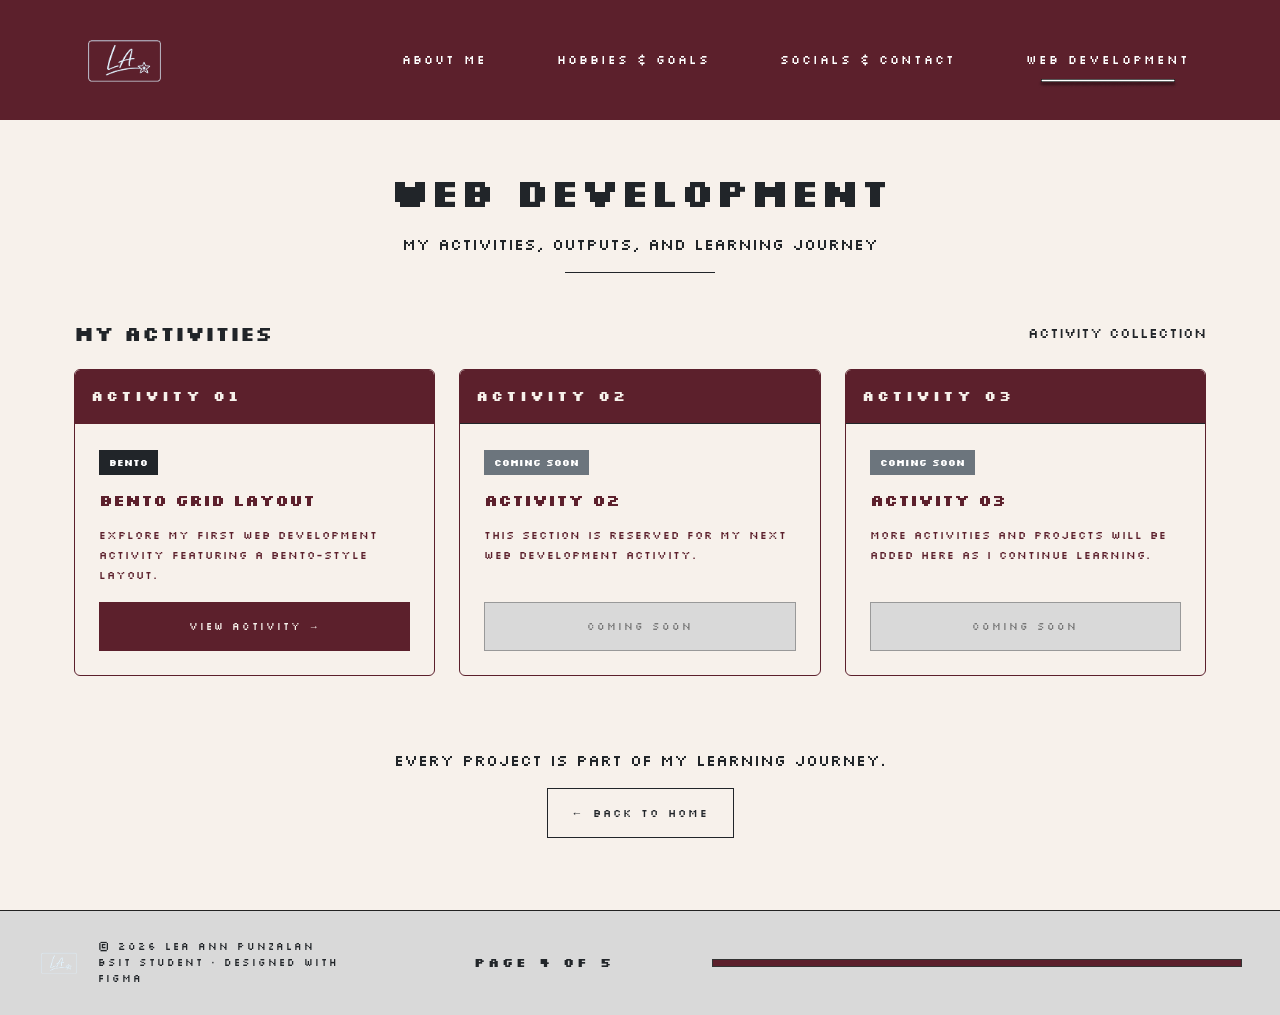
==== Activity1/webdev.html @ 2321bfcc "Organize files into Activity1 folder" ====
<!DOCTYPE html>
<html lang="en">
<head>
    <meta charset="UTF-8">
    <meta name="viewport" content="width=device-width, initial-scale=1.0">

    <title>Web Development | Lea Ann Punzalan</title>

    <link href="https://cdn.jsdelivr.net/npm/bootstrap@5.3.8/dist/css/bootstrap.min.css"rel="stylesheet">
    <link href="https://fonts.googleapis.com/css2?family=Silkscreen&display=swap"rel="stylesheet">
    <link rel="stylesheet" href="assets/css/style.css">
</head>

<body>

    <nav class="navbar navbar-expand-lg navbar-dark custom-navbar">
        <div class="container">
            <a class="navbar-brand" href="index.html">
                <img src="assets/images/logo.png" alt="Logo">
            </a>

            <button class="navbar-toggler" type="button"
                data-bs-toggle="collapse"
                data-bs-target="#navbarMenu">
                <span class="navbar-toggler-icon"></span>
            </button>

            <div class="collapse navbar-collapse" id="navbarMenu">
                <ul class="navbar-nav ms-auto gap-4">
                    <li class="nav-item">
                        <a class="nav-link" href="index.html">ABOUT ME</a></li>
                    <li class="nav-item"><a class="nav-link" href="hobbies-goals.html">HOBBIES & GOALS</a></li>
                    <li class="nav-item"><a class="nav-link" href="socials-contact.html">SOCIALS & CONTACT</a></li>
                    <li class="nav-item"><a class="nav-link active" href="webdev.html">WEB DEVELOPMENT</a></li>
                </ul>
            </div>
        </div>
    </nav>

    <main class="page-container px-4 py-5">

        <section class="text-center mb-5">
            <h1 class="fw-bold mb-3">WEB DEVELOPMENT</h1>

            <p>
                MY ACTIVITIES, OUTPUTS, AND LEARNING JOURNEY
            </p>

            <hr class="border-dark opacity-100 mx-auto" style="max-width: 150px;">
        </section>

        <section class="mb-5">

            <div class="d-flex justify-content-between align-items-center mb-4">
                <h2 class="h5 fw-bold mb-0">MY ACTIVITIES</h2>
                <span class="small">ACTIVITY COLLECTION</span>
            </div>

            <div class="row g-4">

                <div class="col-md-6 col-lg-4">
                    <div class="card border-dark h-100 activity-card">

                        <div class="card-header py-3">
                            ACTIVITY 01
                        </div>

                        <div class="card-body d-flex flex-column p-4">
                            <div class="mb-3">
                                <span class="badge text-bg-dark rounded-0">
                                    BENTO
                                </span>
                            </div>

                            <h3 class="h6 fw-bold mb-3">
                                BENTO GRID LAYOUT
                            </h3>

                            <p>
                                Explore my first web development activity
                                featuring a bento-style layout.
                            </p>

                            <a
                                href="bento.html"
                                class="btn btn-activity mt-auto py-3"
                            >
                                VIEW ACTIVITY →
                            </a>
                        </div>

                    </div>
                </div>

                <div class="col-md-6 col-lg-4">
                    <div class="card border-dark h-100 activity-card">

                        <div class="card-header border-dark py-3">
                            ACTIVITY 02
                        </div>

                        <div class="card-body d-flex flex-column p-4">
                            <div class="mb-3">
                                <span class="badge text-bg-secondary rounded-0">
                                    COMING SOON
                                </span>
                            </div>

                            <h3 class="h6 fw-bold mb-3">
                                ACTIVITY 02
                            </h3>

                            <p>
                                This section is reserved for my next
                                web development activity.
                            </p>

                            <button
                                type="button"
                                class="btn btn-activity mt-auto py-3"
                                disabled
                            >
                                COMING SOON
                            </button>
                        </div>

                    </div>
                </div>

                <div class="col-md-6 col-lg-4">
                    <div class="card border-dark h-100 activity-card">

                        <div class="card-header border-dark py-3">
                            ACTIVITY 03
                        </div>

                        <div class="card-body d-flex flex-column p-4">
                            <div class="mb-3">
                                <span class="badge text-bg-secondary rounded-0">
                                    COMING SOON
                                </span>
                            </div>

                            <h3 class="h6 fw-bold mb-3">
                                ACTIVITY 03
                            </h3>

                            <p>
                                More activities and projects will be
                                added here as I continue learning.
                            </p>

                            <button
                                type="button"
                                class="btn btn-activity mt-auto py-3"
                                disabled
                            >
                                COMING SOON
                            </button>
                        </div>

                    </div>
                </div>

            </div>
        </section>

        <section class="text-center py-4">
            <p class="mb-3">EVERY PROJECT IS PART OF MY LEARNING JOURNEY.</p>

            <a href="index.html" class="btn btn-outline-dark px-4 py-3">
                ← BACK TO HOME
            </a>
        </section>

    </main>

    <footer class="footer-custom">

        <div class="footer-left">
            <img src="assets/images/logo.png" alt="Logo">

            <p>
                © 2026 LEA ANN PUNZALAN<br>
                BSIT STUDENT · DESIGNED WITH FIGMA
            </p>
        </div>

        <div class="footer-center">
            PAGE 4 OF 5
        </div>

        <div class="footer-progress">
            <div class="progress-track">
                <div class="progress-fill" style="width: 100%;"></div>
            </div>
        </div>

    </footer>

    <script
        src="https://cdn.jsdelivr.net/npm/bootstrap@5.3.8/dist/js/bootstrap.bundle.min.js"
    ></script>

    <script src="assets/js/script.js"></script>

</body>
</html>
---- Activity1/assets/css/style.css ----
:root{
    --primary:#5C202C;
    --bg:#F7F1EB;
}

*{
    box-sizing:border-box;
}

body{
    font-family:"Silkscreen",sans-serif;
    background-color:var(--bg);
}

.custom-navbar{
    background-color:var(--primary);
    padding:20px 0;
    min-height:120px;
}

.navbar-brand img{
    width:85px;
}

.nav-link{
    position:relative;
    color:white !important;
    font-size:12px;
    letter-spacing:2px;
    margin-left:30px;
    white-space:nowrap;
}

.nav-link.active::after{
    content:"";
    position:absolute;
    left:50%;
    transform:translateX(-50%);
    bottom:-12px;
    width:140px;
    height:12px;
    background:url("../images/navbar-line.png") no-repeat center;
    background-size:contain;
}

.page-container{
    max-width:1180px;
    margin:0 auto;
}

img{
    display:block;
}

.footer-custom{
    background:#d9d9d9;
    border-top:1px solid #222;
    padding:28px 38px;
    display:grid;
    grid-template-columns:1fr 1fr 1fr;
    align-items:center;
}

.footer-left{
    display:flex;
    align-items:center;
    gap:18px;
}

.footer-left img{
    width:42px;
}

.footer-left p{
    margin:0;
    font-size:10px;
    letter-spacing:2px;
    line-height:1.6;
}

.footer-center{
    text-align:center;
    font-size:13px;
    letter-spacing:3px;
    font-weight:700;
}

.footer-progress{
    justify-self:end;
    width:530px;
}

.progress-track{
    width:100%;
    height:8px;
    background:#f7f7f7;
    border:1px solid #333;
}

.progress-fill{
    height:100%;
    background:var(--primary);
}

.card{
    background:var(--bg);
    border-radius:6px;
    overflow:hidden;
}

.card-header{
    font-size:14px;
    letter-spacing:3px;
    font-weight:700;
}

.card-body p{
    font-size:11px;
    letter-spacing:1px;
    line-height:1.8;
}

.contact-row{
    display:grid;
    grid-template-columns:50px 1fr;
    align-items:center;
    gap:18px;
    margin-bottom:14px;
}

.contact-icon{
    width:32px;
    height:32px;
    object-fit:contain;
    justify-self:center;
}

.form-control{
    border:1px solid #222;
    border-radius:0;
    background:#d9d9d9;
    font-size:11px;
    letter-spacing:2px;
    padding:12px;
}

.form-control:focus{
    box-shadow:none;
    border-color:var(--primary);
}

.btn{
    border-radius:0;
    font-size:11px;
    letter-spacing:2px;
}

.lets-connect-img{
    max-width:320px;
    width:100%;
    margin:0 auto;
}

.socials-body{
    display:grid;
    grid-template-columns:1.4fr 1fr;
    align-items:center;
    padding:35px 45px;
}

.socials-left{
    display:grid;
    grid-template-columns:1fr 1fr;
    row-gap:45px;
    column-gap:55px;
    text-align:center;
}

.social-item img{
    width:65px;
    margin:0 auto 12px;
}

.social-item h4{
    font-size:14px;
    font-weight:700;
    letter-spacing:4px;
    margin-bottom:6px;
}

.social-item p{
    font-size:9px;
    letter-spacing:1px;
    margin:0;
}

.socials-right img{
    width:100%;
    max-width:390px;
    margin:0 auto;
}

.folder-img{
    width:75%;
    margin:auto;
}

.activity-card {
    border: 1px solid var(--primary) !important;
    border-radius: 6px;
    background-color: var(--bg);
    transition: transform 0.3s ease, box-shadow 0.3s ease;
}

.activity-card:hover {
    transform: translateY(-5px);
    box-shadow: 0 8px 20px rgba(92, 32, 44, 0.12);
}

.activity-card .card-header {
    background-color: var(--bg);
    color: var(--primary);
    border-bottom: 1px solid var(--primary);
}

.activity-card .card-body {
    color: var(--primary);
}

.activity-card .badge {
    font-family: "Silkscreen", sans-serif;
    font-size: 9px;
    padding: 8px 10px;
}

.activity-card .card-header {
    background-color: var(--primary);
    color: var(--bg);
    border-bottom: 1px solid var(--primary);
}

.btn-activity {
    background-color: var(--primary);
    color: var(--bg);
    border: 1px solid var(--primary);
    border-radius: 0;
    font-family: "Silkscreen", sans-serif;
    font-size: 10px;
    letter-spacing: 2px;
    transition: background-color 0.3s ease, color 0.3s ease;
}

.btn-activity:hover:not(:disabled) {
    background-color: transparent;
    color: var(--primary);
    border-color: var(--primary);
}

.btn-activity:disabled {
    background-color: #d9d9d9;
    color: #777;
    border-color: #999;
    opacity: 1;
    cursor: not-allowed;
}

.bento-page .custom-navbar .nav-link.active::after {
    display: none;
}

.bento-page-container {
    max-width: 1180px;
    margin: 0 auto;
}

.bento-card {
    min-width: 0;
    height: 218px;
    background: var(--bg);
    border: 1px solid var(--primary);
    border-radius: 6px;
    overflow: hidden;
}

.bento-card img {
    display: block;
    width: 100%;
    height: 100%;
    object-fit: cover;
    cursor: pointer;
    transition: transform 0.4s ease, filter 0.4s ease;
}

.bento-card:hover img {
    transform: scale(1.08);
    filter: brightness(0.85);
}
.bento-tall {
    height: 445px;
}

.bento-top {
    height: 218px;
}

.bento-bottom {
    height: 215px;
}
#bentoModal .modal-content {
    background: var(--bg);
    color: var(--primary);
    border: 1px solid var(--primary);
    border-radius: 6px;
}

#bentoModal .modal-header {
    border-bottom: 1px solid var(--primary);
}

#bentoModal .modal-footer {
    border-top: 1px solid var(--primary);
}

#bentoModal .modal-body img {
    max-width: 100%;
    max-height: 70vh;
    object-fit: contain;
}

#bentoModal .btn-activity {
    background: transparent;
    color: var(--primary);
    border: 1px solid var(--primary);
    border-radius: 0;
    transition: background-color 0.3s ease, color 0.3s ease;
}

#bentoModal .btn-activity:hover {
    background: var(--primary);
    color: var(--bg);
}

@media (max-width: 767.98px) {
    .bento-page-container {
        padding-left: 16px;
        padding-right: 16px;
    }

    .bento-tall,
    .bento-top,
    .bento-bottom {
        height: 220px;
    }
}

#bentoModal .modal-body {
    display: flex;
    justify-content: center;
    align-items: center;
}

#bentoModal .modal-body img {
    display: block;
    max-width: 100%;
    max-height: 70vh;
    width: auto;
    height: auto;
    object-fit: contain;
}
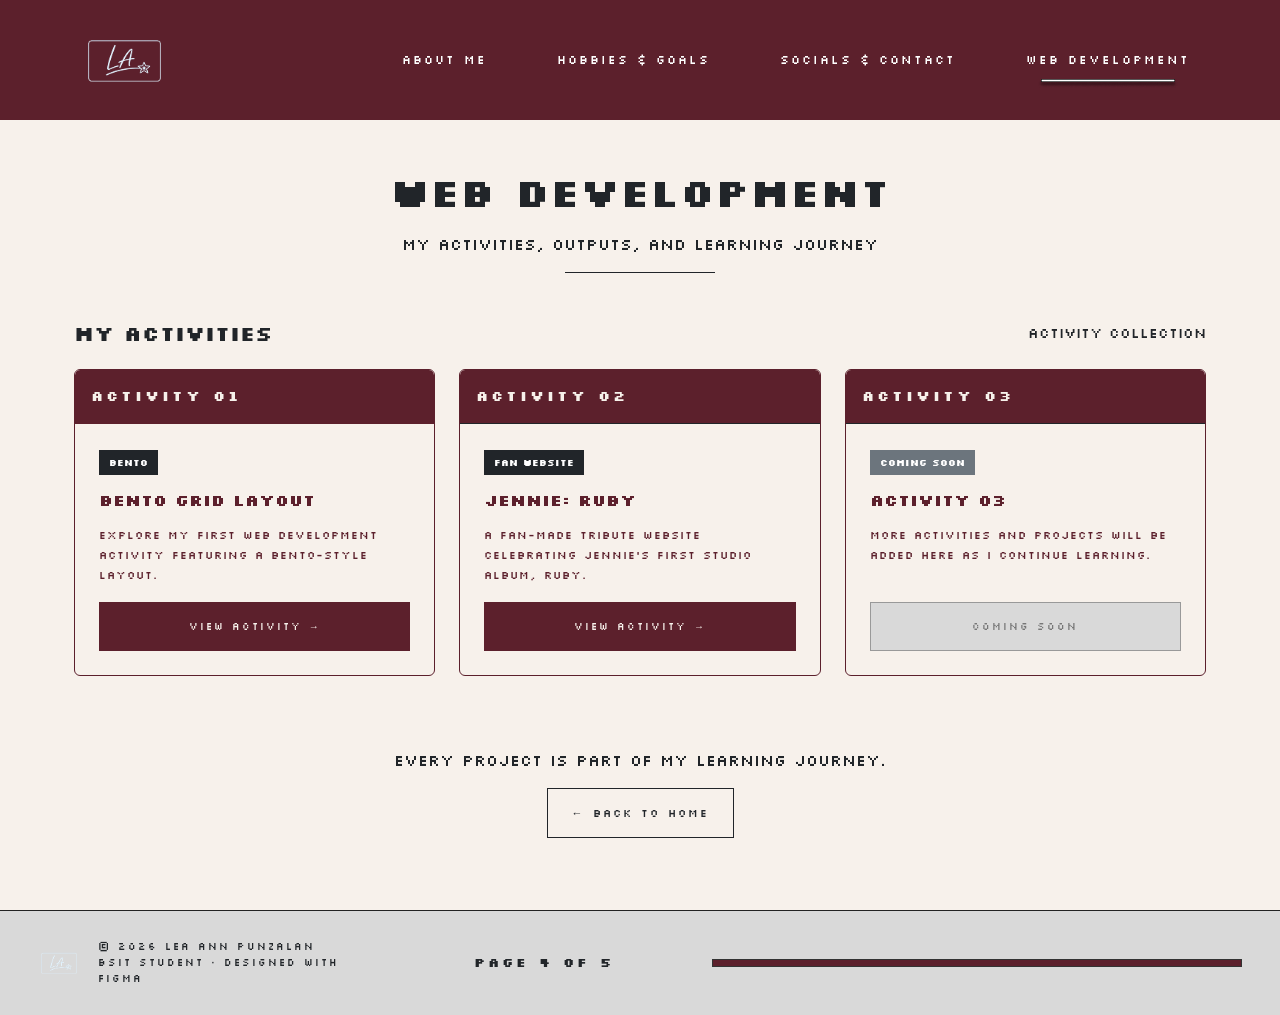
==== commit 755bf934: "Add Activity 2 to Web Development page" ====
--- a/Activity1/webdev.html
+++ b/Activity1/webdev.html
@@ -102,18 +102,54 @@
 
                         <div class="card-body d-flex flex-column p-4">
                             <div class="mb-3">
+                                <span class="badge text-bg-dark rounded-0">
+                                    FAN WEBSITE
+                                </span>
+                            </div>
+
+                            <h3 class="h6 fw-bold mb-3">
+                                JENNIE: RUBY
+                            </h3>
+
+                            <p>
+                                A fan-made tribute website celebrating
+                                JENNIE's first studio album, RUBY.
+                            </p>
+
+                            <a
+                                href="https://lapunzalan.github.io/WebDev/Activity2/"
+                                class="btn btn-activity mt-auto py-3"
+                                target="_blank"
+                                rel="noopener noreferrer"
+                            >
+                                VIEW ACTIVITY →
+                            </a>
+                        </div>
+
+                    </div>
+                </div>
+
+                <div class="col-md-6 col-lg-4">
+                    <div class="card border-dark h-100 activity-card">
+
+                        <div class="card-header border-dark py-3">
+                            ACTIVITY 03
+                        </div>
+
+                        <div class="card-body d-flex flex-column p-4">
+                            <div class="mb-3">
                                 <span class="badge text-bg-secondary rounded-0">
                                     COMING SOON
                                 </span>
                             </div>
 
                             <h3 class="h6 fw-bold mb-3">
-                                ACTIVITY 02
+                                ACTIVITY 03
                             </h3>
 
                             <p>
-                                This section is reserved for my next
-                                web development activity.
+                                More activities and projects will be
+                                added here as I continue learning.
                             </p>
 
                             <button
@@ -128,41 +164,6 @@
                     </div>
                 </div>
 
-                <div class="col-md-6 col-lg-4">
-                    <div class="card border-dark h-100 activity-card">
-
-                        <div class="card-header border-dark py-3">
-                            ACTIVITY 03
-                        </div>
-
-                        <div class="card-body d-flex flex-column p-4">
-                            <div class="mb-3">
-                                <span class="badge text-bg-secondary rounded-0">
-                                    COMING SOON
-                                </span>
-                            </div>
-
-                            <h3 class="h6 fw-bold mb-3">
-                                ACTIVITY 03
-                            </h3>
-
-                            <p>
-                                More activities and projects will be
-                                added here as I continue learning.
-                            </p>
-
-                            <button
-                                type="button"
-                                class="btn btn-activity mt-auto py-3"
-                                disabled
-                            >
-                                COMING SOON
-                            </button>
-                        </div>
-
-                    </div>
-                </div>
-
             </div>
         </section>
 
